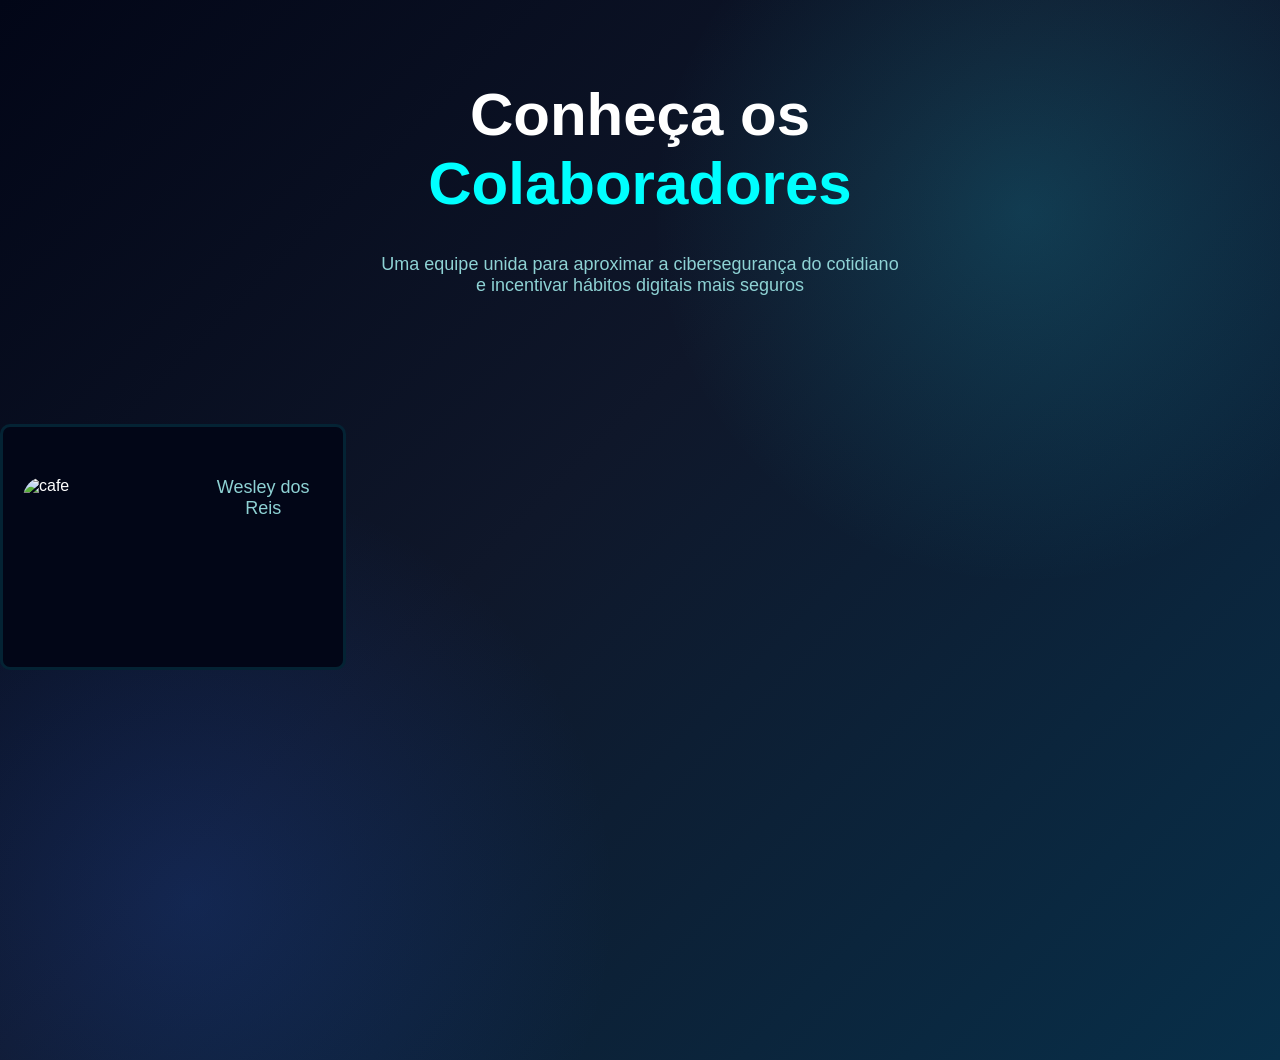
==== Cobpag/index.html @ 43fad576 "Add files via upload" ====
<!DOCTYPE html>
<html lang="en">
<head>
    <meta charset="UTF-8">
    <meta name="viewport" content="width=device-width, initial-scale=1.0">
    <link rel="stylesheet" href="styles.css">
    <title>Document</title>
</head>
<body>

    <section class="hero">
        <h1>Conheça os <span><br>Colaboradores</span>
        </h1>
        <br><br>

        <p>Uma equipe unida para aproximar a cibersegurança do cotidiano 
            <br>e incentivar hábitos digitais mais seguros</p>

    

        <div class="perfil-container">

                <div class="cob">
                    <img class="per" src="https://cdn.pixabay.com/photo/2015/10/05/22/37/blank-profile-picture-973460_1280.png" alt="cafe">
                    <p>Wesley dos Reis</p>
                </div>
            
        </div>


    </section>








    
</body>
</html>
---- Cobpag/styles.css ----
* {
    padding: 0;
    margin: 0;
    font-family:Verdana, Geneva, Tahoma, sans-serif;
}

.hero {
    min-height: 100vh;
    position: relative;
    overflow: hidden;
    padding: 80px 0;
    color: white;
    background:
    radial-gradient(
    circle at 80% 20%,
    rgba(34, 211, 238, 0.18),
    transparent 28%
    ),
    radial-gradient(
    circle at 15% 85%,
    rgba(37, 99, 235, 0.20),
    transparent 30%
    ),
    linear-gradient(
    135deg,
    #020617 0%,
    #0f172a 45%,
    #082f49 100%
    );
}

h1 {
    font-size: 60px;
    text-align: center
}
span {
    color: aqua;
}
p {
    font-size: 18px;
    text-align: center;
    color: rgb(142, 210, 212);
}

img {
    width: 90px;
}
.perfil-container{
    width: 300px;
    height: 200px;
    border: solid #0c728046;
    border-radius: 10px;
    padding: 20px;
    display: flex;
    justify-self: center;
    margin-top: 10%;
    background-color: #020617;
    justify-content: center;
    align-items: flex-start;
    flex-wrap: wrap;
    gap: 40px;
}
.per{
    border-radius: 50px;
}
.cob {
    gap: 100px;
    display: flex;
    justify-self: center;
    margin-top: 10%;
}
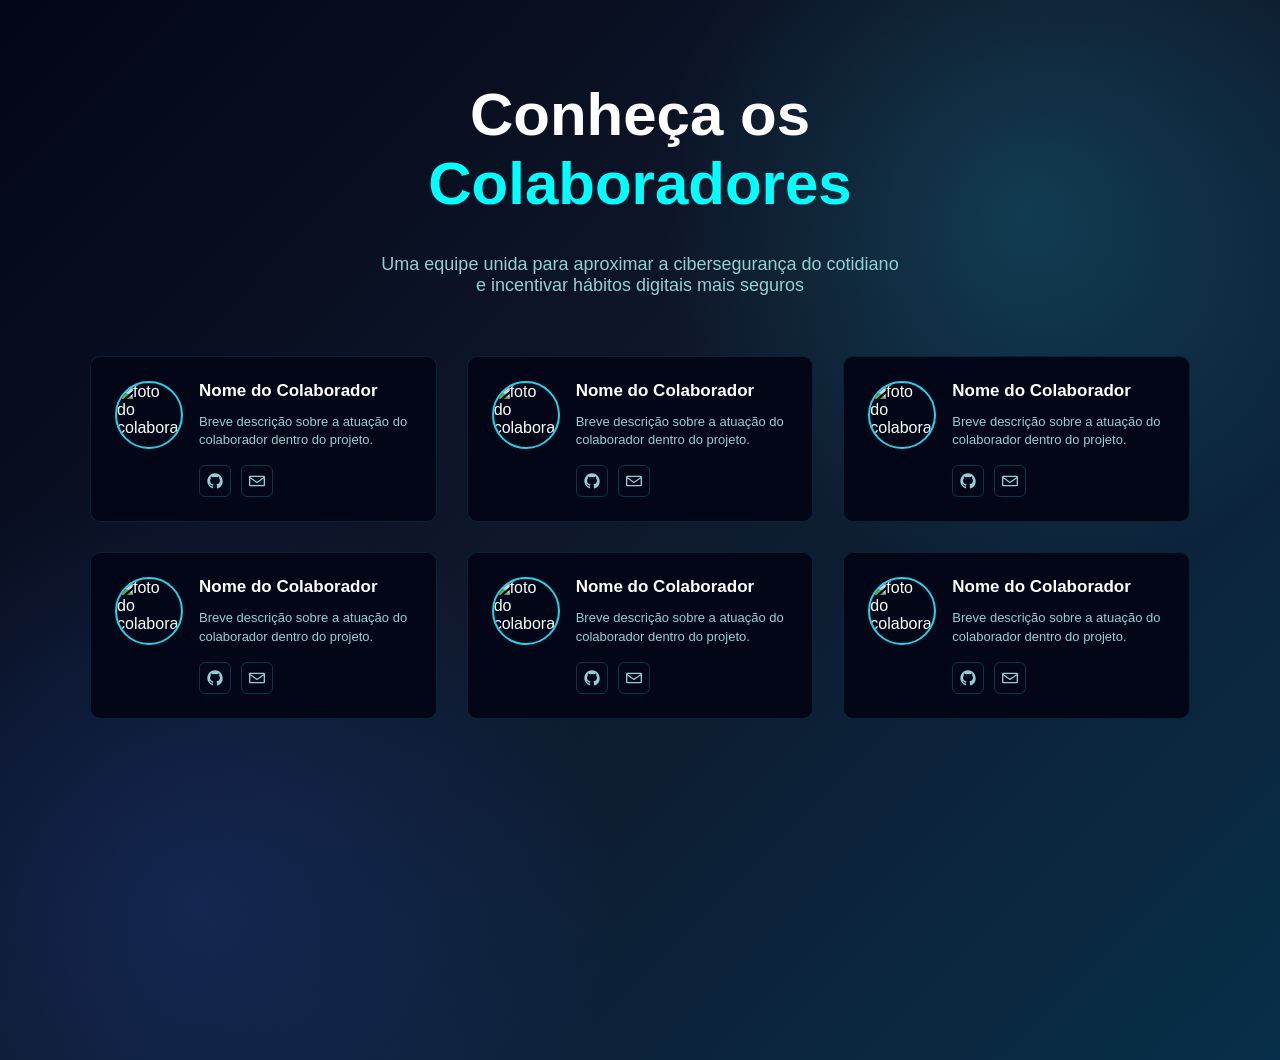
==== commit 52f9b0d0: "Add files via upload" ====
--- a/Cobpag/index.html
+++ b/Cobpag/index.html
@@ -1,42 +1,133 @@
-<!DOCTYPE html>
-<html lang="en">
-<head>
-    <meta charset="UTF-8">
-    <meta name="viewport" content="width=device-width, initial-scale=1.0">
-    <link rel="stylesheet" href="styles.css">
-    <title>Document</title>
-</head>
-<body>
-
-    <section class="hero">
-        <h1>Conheça os <span><br>Colaboradores</span>
-        </h1>
-        <br><br>
-
-        <p>Uma equipe unida para aproximar a cibersegurança do cotidiano 
-            <br>e incentivar hábitos digitais mais seguros</p>
-
-    
-
-        <div class="perfil-container">
-
-                <div class="cob">
-                    <img class="per" src="https://cdn.pixabay.com/photo/2015/10/05/22/37/blank-profile-picture-973460_1280.png" alt="cafe">
-                    <p>Wesley dos Reis</p>
-                </div>
-            
-        </div>
-
-
-    </section>
-
-
-
-
-
-
-
-
-    
-</body>
+<!DOCTYPE html>
+<html lang="en">
+<head>
+    <meta charset="UTF-8">
+    <meta name="viewport" content="width=device-width, initial-scale=1.0">
+    <link rel="stylesheet" href="styles.css">
+    <title>Document</title>
+</head>
+<body>
+
+    <section class="hero">
+        <h1>Conheça os <span><br>Colaboradores</span>
+        </h1>
+        <br><br>
+
+        <p>Uma equipe unida para aproximar a cibersegurança do cotidiano 
+            <br>e incentivar hábitos digitais mais seguros</p>
+
+    
+
+        <div class="perfil-container">
+
+            <div class="colaborador-card">
+                <img class="per" src="https://cdn.pixabay.com/photo/2015/10/05/22/37/blank-profile-picture-973460_1280.png" alt="foto do colaborador">
+                <div class="colaborador-info">
+                    <h3 class="colaborador-nome">Nome do Colaborador</h3>
+                    <p class="colaborador-descricao">Breve descrição sobre a atuação do colaborador dentro do projeto.</p>
+                    <div class="colaborador-links">
+                        <a href="#" aria-label="GitHub">
+                            <svg viewBox="0 0 24 24" fill="currentColor" width="16" height="16"><path d="M12 .5C5.73.5.5 5.73.5 12c0 5.1 3.29 9.4 7.86 10.94.57.1.78-.25.78-.55 0-.27-.01-1.16-.02-2.1-3.2.7-3.87-1.36-3.87-1.36-.53-1.34-1.28-1.7-1.28-1.7-1.05-.72.08-.7.08-.7 1.16.08 1.77 1.19 1.77 1.19 1.03 1.77 2.7 1.26 3.36.96.1-.75.4-1.26.73-1.55-2.56-.29-5.26-1.28-5.26-5.7 0-1.26.45-2.29 1.19-3.1-.12-.29-.52-1.46.11-3.05 0 0 .97-.31 3.18 1.18a11 11 0 0 1 5.79 0c2.2-1.49 3.17-1.18 3.17-1.18.64 1.59.24 2.76.12 3.05.74.81 1.18 1.84 1.18 3.1 0 4.43-2.7 5.4-5.28 5.69.42.36.78 1.08.78 2.18 0 1.57-.01 2.84-.01 3.23 0 .3.2.66.79.55A10.52 10.52 0 0 0 23.5 12C23.5 5.73 18.27.5 12 .5z"/></svg>
+                        </a>
+                        <a href="#" aria-label="E-mail">
+                            <svg viewBox="0 0 24 24" fill="currentColor" width="16" height="16"><path d="M2 4h20a2 2 0 0 1 2 2v12a2 2 0 0 1-2 2H2a2 2 0 0 1-2-2V6a2 2 0 0 1 2-2zm0 2v.01L12 13 22 6.01V6H2zm0 2.4V18h20V8.4l-9.4 6.53a1 1 0 0 1-1.2 0L2 8.4z"/></svg>
+                        </a>
+                    </div>
+                </div>
+            </div>
+
+            <div class="colaborador-card">
+                <img class="per" src="https://cdn.pixabay.com/photo/2015/10/05/22/37/blank-profile-picture-973460_1280.png" alt="foto do colaborador">
+                <div class="colaborador-info">
+                    <h3 class="colaborador-nome">Nome do Colaborador</h3>
+                    <p class="colaborador-descricao">Breve descrição sobre a atuação do colaborador dentro do projeto.</p>
+                    <div class="colaborador-links">
+                        <a href="#" aria-label="GitHub">
+                            <svg viewBox="0 0 24 24" fill="currentColor" width="16" height="16"><path d="M12 .5C5.73.5.5 5.73.5 12c0 5.1 3.29 9.4 7.86 10.94.57.1.78-.25.78-.55 0-.27-.01-1.16-.02-2.1-3.2.7-3.87-1.36-3.87-1.36-.53-1.34-1.28-1.7-1.28-1.7-1.05-.72.08-.7.08-.7 1.16.08 1.77 1.19 1.77 1.19 1.03 1.77 2.7 1.26 3.36.96.1-.75.4-1.26.73-1.55-2.56-.29-5.26-1.28-5.26-5.7 0-1.26.45-2.29 1.19-3.1-.12-.29-.52-1.46.11-3.05 0 0 .97-.31 3.18 1.18a11 11 0 0 1 5.79 0c2.2-1.49 3.17-1.18 3.17-1.18.64 1.59.24 2.76.12 3.05.74.81 1.18 1.84 1.18 3.1 0 4.43-2.7 5.4-5.28 5.69.42.36.78 1.08.78 2.18 0 1.57-.01 2.84-.01 3.23 0 .3.2.66.79.55A10.52 10.52 0 0 0 23.5 12C23.5 5.73 18.27.5 12 .5z"/></svg>
+                        </a>
+                        <a href="#" aria-label="E-mail">
+                            <svg viewBox="0 0 24 24" fill="currentColor" width="16" height="16"><path d="M2 4h20a2 2 0 0 1 2 2v12a2 2 0 0 1-2 2H2a2 2 0 0 1-2-2V6a2 2 0 0 1 2-2zm0 2v.01L12 13 22 6.01V6H2zm0 2.4V18h20V8.4l-9.4 6.53a1 1 0 0 1-1.2 0L2 8.4z"/></svg>
+                        </a>
+                    </div>
+                </div>
+            </div>
+
+            <div class="colaborador-card">
+                <img class="per" src="https://cdn.pixabay.com/photo/2015/10/05/22/37/blank-profile-picture-973460_1280.png" alt="foto do colaborador">
+                <div class="colaborador-info">
+                    <h3 class="colaborador-nome">Nome do Colaborador</h3>
+                    <p class="colaborador-descricao">Breve descrição sobre a atuação do colaborador dentro do projeto.</p>
+                    <div class="colaborador-links">
+                        <a href="#" aria-label="GitHub">
+                            <svg viewBox="0 0 24 24" fill="currentColor" width="16" height="16"><path d="M12 .5C5.73.5.5 5.73.5 12c0 5.1 3.29 9.4 7.86 10.94.57.1.78-.25.78-.55 0-.27-.01-1.16-.02-2.1-3.2.7-3.87-1.36-3.87-1.36-.53-1.34-1.28-1.7-1.28-1.7-1.05-.72.08-.7.08-.7 1.16.08 1.77 1.19 1.77 1.19 1.03 1.77 2.7 1.26 3.36.96.1-.75.4-1.26.73-1.55-2.56-.29-5.26-1.28-5.26-5.7 0-1.26.45-2.29 1.19-3.1-.12-.29-.52-1.46.11-3.05 0 0 .97-.31 3.18 1.18a11 11 0 0 1 5.79 0c2.2-1.49 3.17-1.18 3.17-1.18.64 1.59.24 2.76.12 3.05.74.81 1.18 1.84 1.18 3.1 0 4.43-2.7 5.4-5.28 5.69.42.36.78 1.08.78 2.18 0 1.57-.01 2.84-.01 3.23 0 .3.2.66.79.55A10.52 10.52 0 0 0 23.5 12C23.5 5.73 18.27.5 12 .5z"/></svg>
+                        </a>
+                        <a href="#" aria-label="E-mail">
+                            <svg viewBox="0 0 24 24" fill="currentColor" width="16" height="16"><path d="M2 4h20a2 2 0 0 1 2 2v12a2 2 0 0 1-2 2H2a2 2 0 0 1-2-2V6a2 2 0 0 1 2-2zm0 2v.01L12 13 22 6.01V6H2zm0 2.4V18h20V8.4l-9.4 6.53a1 1 0 0 1-1.2 0L2 8.4z"/></svg>
+                        </a>
+                    </div>
+                </div>
+            </div>
+
+            <div class="colaborador-card">
+                <img class="per" src="https://cdn.pixabay.com/photo/2015/10/05/22/37/blank-profile-picture-973460_1280.png" alt="foto do colaborador">
+                <div class="colaborador-info">
+                    <h3 class="colaborador-nome">Nome do Colaborador</h3>
+                    <p class="colaborador-descricao">Breve descrição sobre a atuação do colaborador dentro do projeto.</p>
+                    <div class="colaborador-links">
+                        <a href="#" aria-label="GitHub">
+                            <svg viewBox="0 0 24 24" fill="currentColor" width="16" height="16"><path d="M12 .5C5.73.5.5 5.73.5 12c0 5.1 3.29 9.4 7.86 10.94.57.1.78-.25.78-.55 0-.27-.01-1.16-.02-2.1-3.2.7-3.87-1.36-3.87-1.36-.53-1.34-1.28-1.7-1.28-1.7-1.05-.72.08-.7.08-.7 1.16.08 1.77 1.19 1.77 1.19 1.03 1.77 2.7 1.26 3.36.96.1-.75.4-1.26.73-1.55-2.56-.29-5.26-1.28-5.26-5.7 0-1.26.45-2.29 1.19-3.1-.12-.29-.52-1.46.11-3.05 0 0 .97-.31 3.18 1.18a11 11 0 0 1 5.79 0c2.2-1.49 3.17-1.18 3.17-1.18.64 1.59.24 2.76.12 3.05.74.81 1.18 1.84 1.18 3.1 0 4.43-2.7 5.4-5.28 5.69.42.36.78 1.08.78 2.18 0 1.57-.01 2.84-.01 3.23 0 .3.2.66.79.55A10.52 10.52 0 0 0 23.5 12C23.5 5.73 18.27.5 12 .5z"/></svg>
+                        </a>
+                        <a href="#" aria-label="E-mail">
+                            <svg viewBox="0 0 24 24" fill="currentColor" width="16" height="16"><path d="M2 4h20a2 2 0 0 1 2 2v12a2 2 0 0 1-2 2H2a2 2 0 0 1-2-2V6a2 2 0 0 1 2-2zm0 2v.01L12 13 22 6.01V6H2zm0 2.4V18h20V8.4l-9.4 6.53a1 1 0 0 1-1.2 0L2 8.4z"/></svg>
+                        </a>
+                    </div>
+                </div>
+            </div>
+
+            <div class="colaborador-card">
+                <img class="per" src="https://cdn.pixabay.com/photo/2015/10/05/22/37/blank-profile-picture-973460_1280.png" alt="foto do colaborador">
+                <div class="colaborador-info">
+                    <h3 class="colaborador-nome">Nome do Colaborador</h3>
+                    <p class="colaborador-descricao">Breve descrição sobre a atuação do colaborador dentro do projeto.</p>
+                    <div class="colaborador-links">
+                        <a href="#" aria-label="GitHub">
+                            <svg viewBox="0 0 24 24" fill="currentColor" width="16" height="16"><path d="M12 .5C5.73.5.5 5.73.5 12c0 5.1 3.29 9.4 7.86 10.94.57.1.78-.25.78-.55 0-.27-.01-1.16-.02-2.1-3.2.7-3.87-1.36-3.87-1.36-.53-1.34-1.28-1.7-1.28-1.7-1.05-.72.08-.7.08-.7 1.16.08 1.77 1.19 1.77 1.19 1.03 1.77 2.7 1.26 3.36.96.1-.75.4-1.26.73-1.55-2.56-.29-5.26-1.28-5.26-5.7 0-1.26.45-2.29 1.19-3.1-.12-.29-.52-1.46.11-3.05 0 0 .97-.31 3.18 1.18a11 11 0 0 1 5.79 0c2.2-1.49 3.17-1.18 3.17-1.18.64 1.59.24 2.76.12 3.05.74.81 1.18 1.84 1.18 3.1 0 4.43-2.7 5.4-5.28 5.69.42.36.78 1.08.78 2.18 0 1.57-.01 2.84-.01 3.23 0 .3.2.66.79.55A10.52 10.52 0 0 0 23.5 12C23.5 5.73 18.27.5 12 .5z"/></svg>
+                        </a>
+                        <a href="#" aria-label="E-mail">
+                            <svg viewBox="0 0 24 24" fill="currentColor" width="16" height="16"><path d="M2 4h20a2 2 0 0 1 2 2v12a2 2 0 0 1-2 2H2a2 2 0 0 1-2-2V6a2 2 0 0 1 2-2zm0 2v.01L12 13 22 6.01V6H2zm0 2.4V18h20V8.4l-9.4 6.53a1 1 0 0 1-1.2 0L2 8.4z"/></svg>
+                        </a>
+                    </div>
+                </div>
+            </div>
+
+            <div class="colaborador-card">
+                <img class="per" src="https://cdn.pixabay.com/photo/2015/10/05/22/37/blank-profile-picture-973460_1280.png" alt="foto do colaborador">
+                <div class="colaborador-info">
+                    <h3 class="colaborador-nome">Nome do Colaborador</h3>
+                    <p class="colaborador-descricao">Breve descrição sobre a atuação do colaborador dentro do projeto.</p>
+                    <div class="colaborador-links">
+                        <a href="#" aria-label="GitHub">
+                            <svg viewBox="0 0 24 24" fill="currentColor" width="16" height="16"><path d="M12 .5C5.73.5.5 5.73.5 12c0 5.1 3.29 9.4 7.86 10.94.57.1.78-.25.78-.55 0-.27-.01-1.16-.02-2.1-3.2.7-3.87-1.36-3.87-1.36-.53-1.34-1.28-1.7-1.28-1.7-1.05-.72.08-.7.08-.7 1.16.08 1.77 1.19 1.77 1.19 1.03 1.77 2.7 1.26 3.36.96.1-.75.4-1.26.73-1.55-2.56-.29-5.26-1.28-5.26-5.7 0-1.26.45-2.29 1.19-3.1-.12-.29-.52-1.46.11-3.05 0 0 .97-.31 3.18 1.18a11 11 0 0 1 5.79 0c2.2-1.49 3.17-1.18 3.17-1.18.64 1.59.24 2.76.12 3.05.74.81 1.18 1.84 1.18 3.1 0 4.43-2.7 5.4-5.28 5.69.42.36.78 1.08.78 2.18 0 1.57-.01 2.84-.01 3.23 0 .3.2.66.79.55A10.52 10.52 0 0 0 23.5 12C23.5 5.73 18.27.5 12 .5z"/></svg>
+                        </a>
+                        <a href="#" aria-label="E-mail">
+                            <svg viewBox="0 0 24 24" fill="currentColor" width="16" height="16"><path d="M2 4h20a2 2 0 0 1 2 2v12a2 2 0 0 1-2 2H2a2 2 0 0 1-2-2V6a2 2 0 0 1 2-2zm0 2v.01L12 13 22 6.01V6H2zm0 2.4V18h20V8.4l-9.4 6.53a1 1 0 0 1-1.2 0L2 8.4z"/></svg>
+                        </a>
+                    </div>
+                </div>
+            </div>
+
+        </div>
+
+
+    </section>
+
+
+
+
+
+
+
+
+    
+</body>
 </html>
--- a/Cobpag/styles.css
+++ b/Cobpag/styles.css
@@ -46,26 +46,73 @@
     width: 90px;
 }
 .perfil-container{
-    width: 300px;
-    height: 200px;
-    border: solid #0c728046;
-    border-radius: 10px;
-    padding: 20px;
-    display: flex;
-    justify-self: center;
-    margin-top: 10%;
-    background-color: #020617;
+    max-width: 1100px;
+    display: grid;
+    grid-template-columns: repeat(3, minmax(280px, 1fr));
+    gap: 30px;
     justify-content: center;
-    align-items: flex-start;
-    flex-wrap: wrap;
-    gap: 40px;
+    margin: 60px auto 0;
+    padding: 0 20px;
 }
 .per{
-    border-radius: 50px;
+    border-radius: 50%;
+    width: 64px;
+    height: 64px;
+    object-fit: cover;
+    flex-shrink: 0;
+    border: 2px solid #22d3ee;
 }
-.cob {
-    gap: 100px;
+.colaborador-card {
     display: flex;
-    justify-self: center;
-    margin-top: 10%;
+    align-items: flex-start;
+    gap: 16px;
+    text-align: left;
+    background-color: #020617;
+    border: solid 1px #0c728046;
+    border-radius: 10px;
+    padding: 24px;
+}
+.colaborador-info {
+    display: flex;
+    flex-direction: column;
+    gap: 4px;
+}
+.colaborador-nome {
+    font-size: 17px;
+    color: white;
+    font-weight: bold;
+    margin-bottom: 8px;
+}
+.colaborador-descricao {
+    font-size: 13px;
+    text-align: left;
+    color: rgb(142, 210, 212);
+    line-height: 1.4;
+    margin-bottom: 12px;
+}
+.colaborador-links {
+    display: flex;
+    gap: 10px;
+}
+.colaborador-links a {
+    display: flex;
+    align-items: center;
+    justify-content: center;
+    width: 30px;
+    height: 30px;
+    border-radius: 6px;
+    border: 1px solid #0c728075;
+    color: rgb(142, 210, 212);
+    text-decoration: none;
+    transition: 0.2s ease;
+}
+.colaborador-links a:hover {
+    border-color: aqua;
+    color: aqua;
+}
+
+@media (max-width: 900px) {
+    .perfil-container {
+        grid-template-columns: 1fr;
+    }
 }
